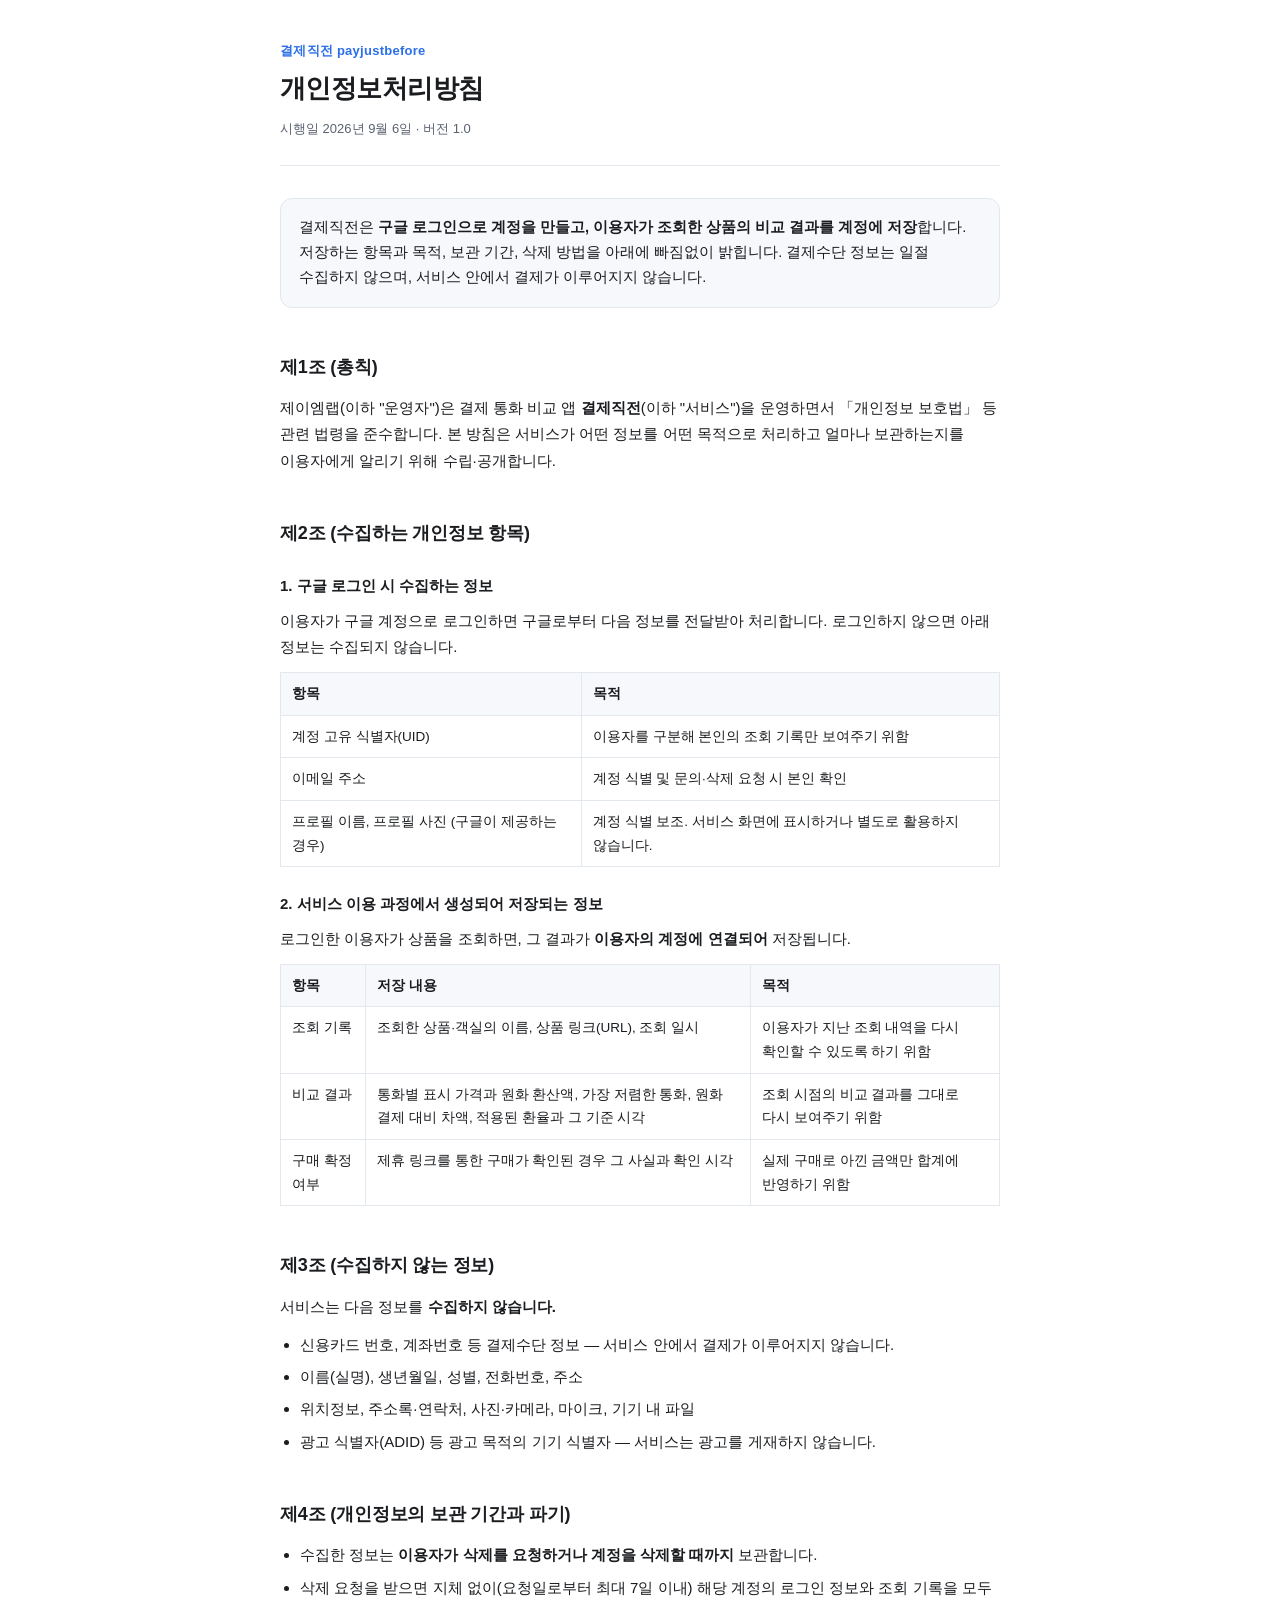
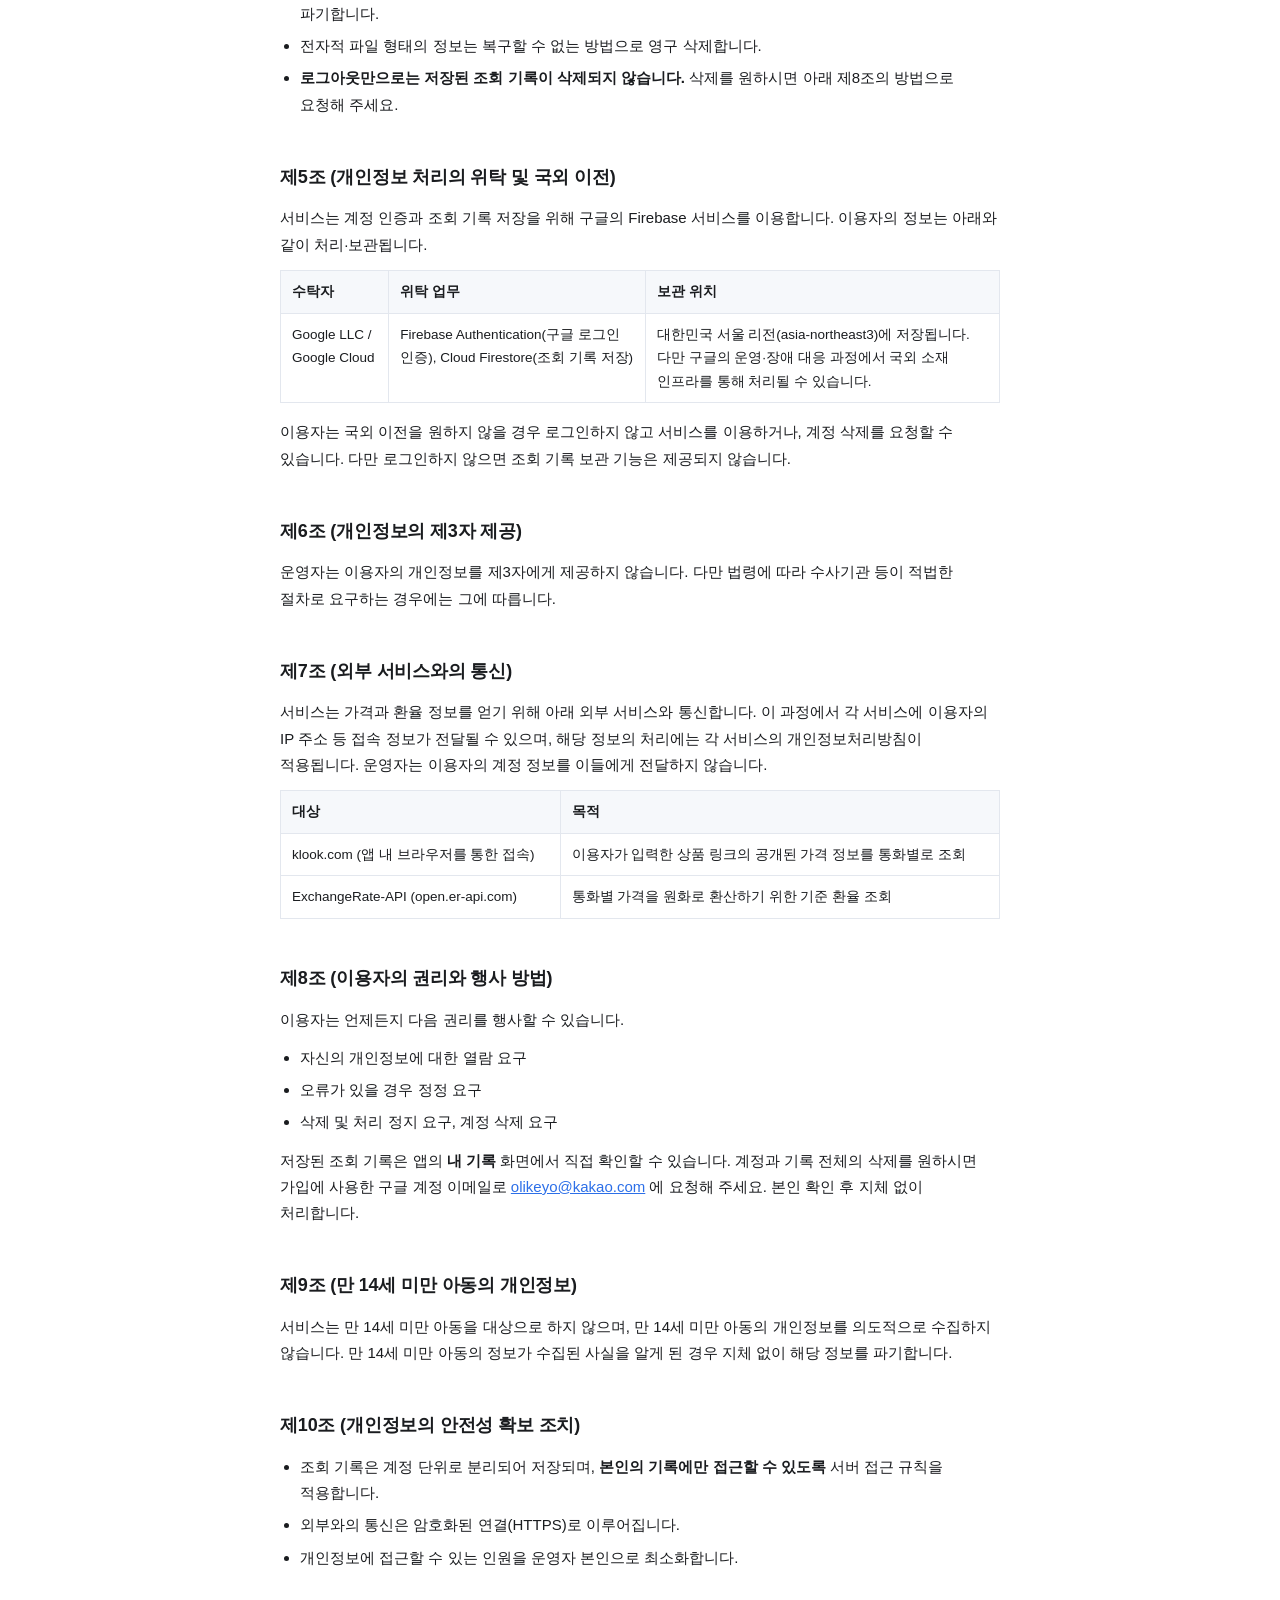
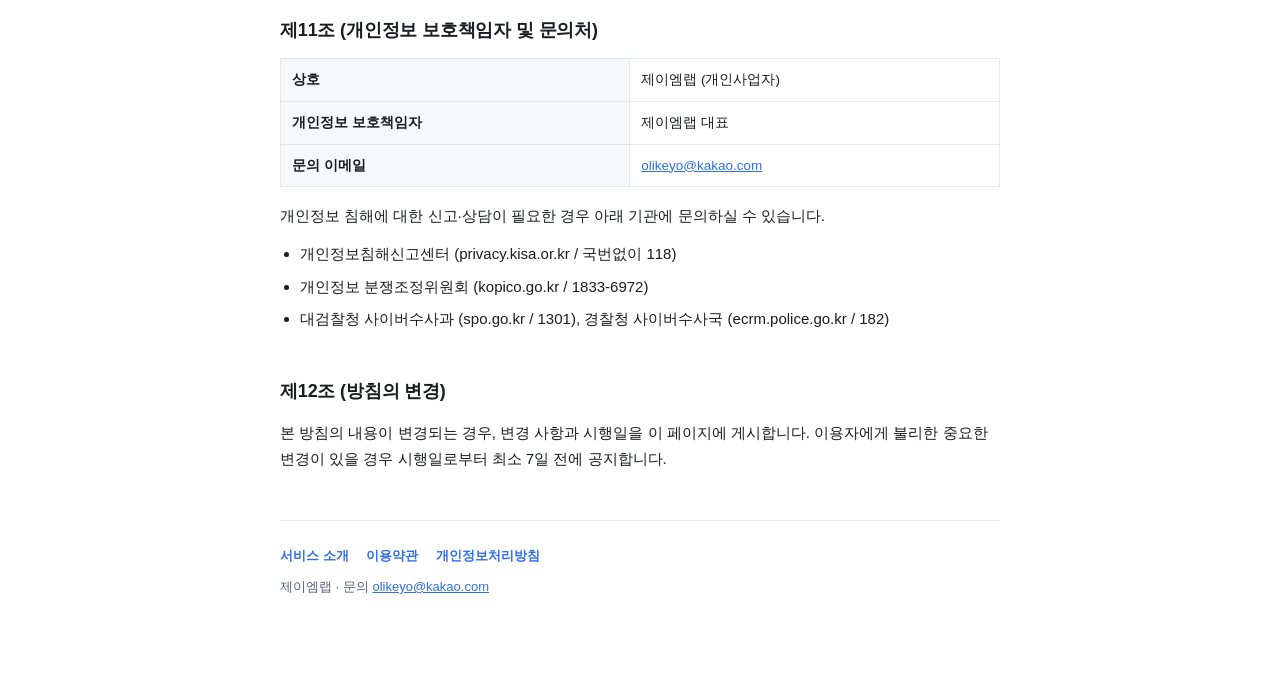
==== privacy.html @ 2f994411 "결제직전 소개·개인정보처리방침·이용약관 페이지 추가 구글 플레이 등록과 제휴 프로그램 신청에 제출할 공개 페이지. 앱이 실제로 수집하는 항목(구글 로그인, Firestore 조회 " ====
<!doctype html>
<html lang="ko">
<head>
<meta charset="utf-8">
<meta name="viewport" content="width=device-width, initial-scale=1">
<meta name="robots" content="index, follow">
<title>개인정보처리방침 · 결제직전</title>
<meta name="description" content="결제직전 앱의 개인정보처리방침입니다.">
<link rel="stylesheet" href="./style.css">
</head>
<body>
<main>

<header>
  <p class="eyebrow">결제직전 payjustbefore</p>
  <h1>개인정보처리방침</h1>
  <p class="meta"><span>시행일 2026년 9월 6일</span><span>버전 1.0</span></p>
</header>

<p class="lead">
  결제직전은 <strong>구글 로그인으로 계정을 만들고, 이용자가 조회한 상품의 비교 결과를 계정에 저장</strong>합니다.
  저장하는 항목과 목적, 보관 기간, 삭제 방법을 아래에 빠짐없이 밝힙니다.
  결제수단 정보는 일절 수집하지 않으며, 서비스 안에서 결제가 이루어지지 않습니다.
</p>

<h2>제1조 (총칙)</h2>
<p>
  제이엠랩(이하 "운영자")은 결제 통화 비교 앱 <strong>결제직전</strong>(이하 "서비스")을 운영하면서
  「개인정보 보호법」 등 관련 법령을 준수합니다. 본 방침은 서비스가 어떤 정보를 어떤 목적으로
  처리하고 얼마나 보관하는지를 이용자에게 알리기 위해 수립·공개합니다.
</p>

<h2>제2조 (수집하는 개인정보 항목)</h2>

<h3>1. 구글 로그인 시 수집하는 정보</h3>
<p>
  이용자가 구글 계정으로 로그인하면 구글로부터 다음 정보를 전달받아 처리합니다.
  로그인하지 않으면 아래 정보는 수집되지 않습니다.
</p>
<div class="table-wrap">
<table>
  <thead>
    <tr><th>항목</th><th>목적</th></tr>
  </thead>
  <tbody>
    <tr>
      <td>계정 고유 식별자(UID)</td>
      <td>이용자를 구분해 본인의 조회 기록만 보여주기 위함</td>
    </tr>
    <tr>
      <td>이메일 주소</td>
      <td>계정 식별 및 문의·삭제 요청 시 본인 확인</td>
    </tr>
    <tr>
      <td>프로필 이름, 프로필 사진 (구글이 제공하는 경우)</td>
      <td>계정 식별 보조. 서비스 화면에 표시하거나 별도로 활용하지 않습니다.</td>
    </tr>
  </tbody>
</table>
</div>

<h3>2. 서비스 이용 과정에서 생성되어 저장되는 정보</h3>
<p>
  로그인한 이용자가 상품을 조회하면, 그 결과가 <strong>이용자의 계정에 연결되어</strong> 저장됩니다.
</p>
<div class="table-wrap">
<table>
  <thead>
    <tr><th>항목</th><th>저장 내용</th><th>목적</th></tr>
  </thead>
  <tbody>
    <tr>
      <td>조회 기록</td>
      <td>조회한 상품·객실의 이름, 상품 링크(URL), 조회 일시</td>
      <td>이용자가 지난 조회 내역을 다시 확인할 수 있도록 하기 위함</td>
    </tr>
    <tr>
      <td>비교 결과</td>
      <td>통화별 표시 가격과 원화 환산액, 가장 저렴한 통화, 원화 결제 대비 차액, 적용된 환율과 그 기준 시각</td>
      <td>조회 시점의 비교 결과를 그대로 다시 보여주기 위함</td>
    </tr>
    <tr>
      <td>구매 확정 여부</td>
      <td>제휴 링크를 통한 구매가 확인된 경우 그 사실과 확인 시각</td>
      <td>실제 구매로 아낀 금액만 합계에 반영하기 위함</td>
    </tr>
  </tbody>
</table>
</div>

<h2>제3조 (수집하지 않는 정보)</h2>
<p>서비스는 다음 정보를 <strong>수집하지 않습니다.</strong></p>
<ul>
  <li>신용카드 번호, 계좌번호 등 결제수단 정보 — 서비스 안에서 결제가 이루어지지 않습니다.</li>
  <li>이름(실명), 생년월일, 성별, 전화번호, 주소</li>
  <li>위치정보, 주소록·연락처, 사진·카메라, 마이크, 기기 내 파일</li>
  <li>광고 식별자(ADID) 등 광고 목적의 기기 식별자 — 서비스는 광고를 게재하지 않습니다.</li>
</ul>

<h2>제4조 (개인정보의 보관 기간과 파기)</h2>
<ul>
  <li>수집한 정보는 <strong>이용자가 삭제를 요청하거나 계정을 삭제할 때까지</strong> 보관합니다.</li>
  <li>삭제 요청을 받으면 지체 없이(요청일로부터 최대 7일 이내) 해당 계정의 로그인 정보와 조회 기록을 모두 파기합니다.</li>
  <li>전자적 파일 형태의 정보는 복구할 수 없는 방법으로 영구 삭제합니다.</li>
  <li><strong>로그아웃만으로는 저장된 조회 기록이 삭제되지 않습니다.</strong> 삭제를 원하시면 아래 제8조의 방법으로 요청해 주세요.</li>
</ul>

<h2>제5조 (개인정보 처리의 위탁 및 국외 이전)</h2>
<p>
  서비스는 계정 인증과 조회 기록 저장을 위해 구글의 Firebase 서비스를 이용합니다.
  이용자의 정보는 아래와 같이 처리·보관됩니다.
</p>
<div class="table-wrap">
<table>
  <thead>
    <tr><th>수탁자</th><th>위탁 업무</th><th>보관 위치</th></tr>
  </thead>
  <tbody>
    <tr>
      <td>Google LLC / Google Cloud</td>
      <td>Firebase Authentication(구글 로그인 인증), Cloud Firestore(조회 기록 저장)</td>
      <td>대한민국 서울 리전(asia-northeast3)에 저장됩니다. 다만 구글의 운영·장애 대응 과정에서 국외 소재 인프라를 통해 처리될 수 있습니다.</td>
    </tr>
  </tbody>
</table>
</div>
<p>
  이용자는 국외 이전을 원하지 않을 경우 로그인하지 않고 서비스를 이용하거나,
  계정 삭제를 요청할 수 있습니다. 다만 로그인하지 않으면 조회 기록 보관 기능은 제공되지 않습니다.
</p>

<h2>제6조 (개인정보의 제3자 제공)</h2>
<p>
  운영자는 이용자의 개인정보를 제3자에게 제공하지 않습니다.
  다만 법령에 따라 수사기관 등이 적법한 절차로 요구하는 경우에는 그에 따릅니다.
</p>

<h2>제7조 (외부 서비스와의 통신)</h2>
<p>
  서비스는 가격과 환율 정보를 얻기 위해 아래 외부 서비스와 통신합니다.
  이 과정에서 각 서비스에 이용자의 IP 주소 등 접속 정보가 전달될 수 있으며,
  해당 정보의 처리에는 각 서비스의 개인정보처리방침이 적용됩니다.
  운영자는 이용자의 계정 정보를 이들에게 전달하지 않습니다.
</p>
<div class="table-wrap">
<table>
  <thead>
    <tr><th>대상</th><th>목적</th></tr>
  </thead>
  <tbody>
    <tr>
      <td>klook.com (앱 내 브라우저를 통한 접속)</td>
      <td>이용자가 입력한 상품 링크의 공개된 가격 정보를 통화별로 조회</td>
    </tr>
    <tr>
      <td>ExchangeRate-API (open.er-api.com)</td>
      <td>통화별 가격을 원화로 환산하기 위한 기준 환율 조회</td>
    </tr>
  </tbody>
</table>
</div>

<h2>제8조 (이용자의 권리와 행사 방법)</h2>
<p>이용자는 언제든지 다음 권리를 행사할 수 있습니다.</p>
<ul>
  <li>자신의 개인정보에 대한 열람 요구</li>
  <li>오류가 있을 경우 정정 요구</li>
  <li>삭제 및 처리 정지 요구, 계정 삭제 요구</li>
</ul>
<p>
  저장된 조회 기록은 앱의 <strong>내 기록</strong> 화면에서 직접 확인할 수 있습니다.
  계정과 기록 전체의 삭제를 원하시면 가입에 사용한 구글 계정 이메일로
  <a href="mailto:olikeyo@kakao.com">olikeyo@kakao.com</a> 에 요청해 주세요.
  본인 확인 후 지체 없이 처리합니다.
</p>

<h2>제9조 (만 14세 미만 아동의 개인정보)</h2>
<p>
  서비스는 만 14세 미만 아동을 대상으로 하지 않으며, 만 14세 미만 아동의 개인정보를 의도적으로 수집하지 않습니다.
  만 14세 미만 아동의 정보가 수집된 사실을 알게 된 경우 지체 없이 해당 정보를 파기합니다.
</p>

<h2>제10조 (개인정보의 안전성 확보 조치)</h2>
<ul>
  <li>조회 기록은 계정 단위로 분리되어 저장되며, <strong>본인의 기록에만 접근할 수 있도록</strong> 서버 접근 규칙을 적용합니다.</li>
  <li>외부와의 통신은 암호화된 연결(HTTPS)로 이루어집니다.</li>
  <li>개인정보에 접근할 수 있는 인원을 운영자 본인으로 최소화합니다.</li>
</ul>

<h2>제11조 (개인정보 보호책임자 및 문의처)</h2>
<div class="table-wrap">
<table>
  <tbody>
    <tr><th>상호</th><td>제이엠랩 (개인사업자)</td></tr>
    <tr><th>개인정보 보호책임자</th><td>제이엠랩 대표</td></tr>
    <tr><th>문의 이메일</th><td><a href="mailto:olikeyo@kakao.com">olikeyo@kakao.com</a></td></tr>
  </tbody>
</table>
</div>
<p>
  개인정보 침해에 대한 신고·상담이 필요한 경우 아래 기관에 문의하실 수 있습니다.
</p>
<ul>
  <li>개인정보침해신고센터 (privacy.kisa.or.kr / 국번없이 118)</li>
  <li>개인정보 분쟁조정위원회 (kopico.go.kr / 1833-6972)</li>
  <li>대검찰청 사이버수사과 (spo.go.kr / 1301), 경찰청 사이버수사국 (ecrm.police.go.kr / 182)</li>
</ul>

<h2>제12조 (방침의 변경)</h2>
<p>
  본 방침의 내용이 변경되는 경우, 변경 사항과 시행일을 이 페이지에 게시합니다.
  이용자에게 불리한 중요한 변경이 있을 경우 시행일로부터 최소 7일 전에 공지합니다.
</p>

<footer>
  <p class="nav">
    <a href="./index.html">서비스 소개</a>
    <a href="./terms.html">이용약관</a>
    <a href="./privacy.html">개인정보처리방침</a>
  </p>
  <p>제이엠랩 · 문의 <a href="mailto:olikeyo@kakao.com">olikeyo@kakao.com</a></p>
</footer>

</main>
</body>
</html>
---- style.css ----
/* 결제직전 소개·약관 페이지 공통 스타일 */
:root {
  --bg: #ffffff;
  --surface: #f6f8fb;
  --text: #1a1c1f;
  --muted: #5b6270;
  --line: #e3e7ee;
  --brand: #2c6fe8;
  --danger: #ff4d3d;
  --danger-bg: #fff3f1;
  --danger-line: #ffd4ce;
}

@media (prefers-color-scheme: dark) {
  :root {
    --bg: #16181c;
    --surface: #1e2126;
    --text: #eceef2;
    --muted: #9aa2b1;
    --line: #2c3039;
    --brand: #6fa0f5;
    --danger: #ff7b6d;
    --danger-bg: #2a1c1a;
    --danger-line: #4a2c27;
  }
}

* { box-sizing: border-box; }

body {
  margin: 0;
  padding: 0 20px 80px;
  background: var(--bg);
  color: var(--text);
  font-family: -apple-system, BlinkMacSystemFont, "Apple SD Gothic Neo",
    "Pretendard", "Noto Sans KR", "Malgun Gothic", sans-serif;
  font-size: 15px;
  line-height: 1.75;
  word-break: keep-all;
  overflow-wrap: break-word;
  -webkit-text-size-adjust: 100%;
}

main { max-width: 720px; margin: 0 auto; }

header {
  padding: 40px 0 24px;
  border-bottom: 1px solid var(--line);
  margin-bottom: 32px;
}

.eyebrow {
  font-size: 13px;
  font-weight: 700;
  color: var(--brand);
  letter-spacing: 0.02em;
  margin: 0 0 8px;
}

h1 { font-size: 26px; line-height: 1.35; margin: 0 0 12px; letter-spacing: -0.02em; }

.meta { font-size: 13px; color: var(--muted); margin: 0; }
.meta span + span::before { content: " · "; }

h2 {
  font-size: 18px;
  margin: 40px 0 12px;
  padding-top: 4px;
  letter-spacing: -0.01em;
}

h3 { font-size: 15px; margin: 24px 0 8px; color: var(--text); }

p { margin: 0 0 12px; }

ul, ol { margin: 0 0 12px; padding-left: 20px; }
li { margin-bottom: 6px; }

strong { font-weight: 700; }

code {
  font-family: ui-monospace, SFMono-Regular, Menlo, Consolas, monospace;
  font-size: 0.88em;
  background: var(--surface);
  border: 1px solid var(--line);
  border-radius: 4px;
  padding: 1px 5px;
}

.lead {
  background: var(--surface);
  border: 1px solid var(--line);
  border-radius: 12px;
  padding: 16px 18px;
  margin: 0 0 8px;
  font-size: 14.5px;
}

.notice {
  background: var(--danger-bg);
  border: 1px solid var(--danger-line);
  border-left: 4px solid var(--danger);
  border-radius: 10px;
  padding: 16px 18px;
  margin: 16px 0;
}

.notice p:last-child, .notice ul:last-child { margin-bottom: 0; }

.notice-title {
  font-weight: 700;
  color: var(--danger);
  margin: 0 0 8px;
  font-size: 15px;
}

.emergency {
  display: block;
  text-align: center;
  background: var(--danger);
  color: #fff;
  font-size: 20px;
  font-weight: 800;
  text-decoration: none;
  border-radius: 12px;
  padding: 16px;
  margin: 16px 0 8px;
  letter-spacing: 0.01em;
}

.table-wrap { overflow-x: auto; margin: 0 0 16px; }

table {
  border-collapse: collapse;
  width: 100%;
  min-width: 480px;
  font-size: 13.5px;
}

th, td {
  border: 1px solid var(--line);
  padding: 9px 11px;
  text-align: left;
  vertical-align: top;
}

th { background: var(--surface); font-weight: 700; white-space: nowrap; }

.fill {
  background: #fff6cc;
  color: #6b4e00;
  border-radius: 4px;
  padding: 0 4px;
  font-weight: 600;
}

@media (prefers-color-scheme: dark) {
  .fill { background: #4a3d0f; color: #ffe27a; }
}

a { color: var(--brand); }

footer {
  margin-top: 48px;
  padding-top: 24px;
  border-top: 1px solid var(--line);
  font-size: 13px;
  color: var(--muted);
}

.nav { margin-bottom: 8px; }
.nav a { margin-right: 14px; font-weight: 600; text-decoration: none; }
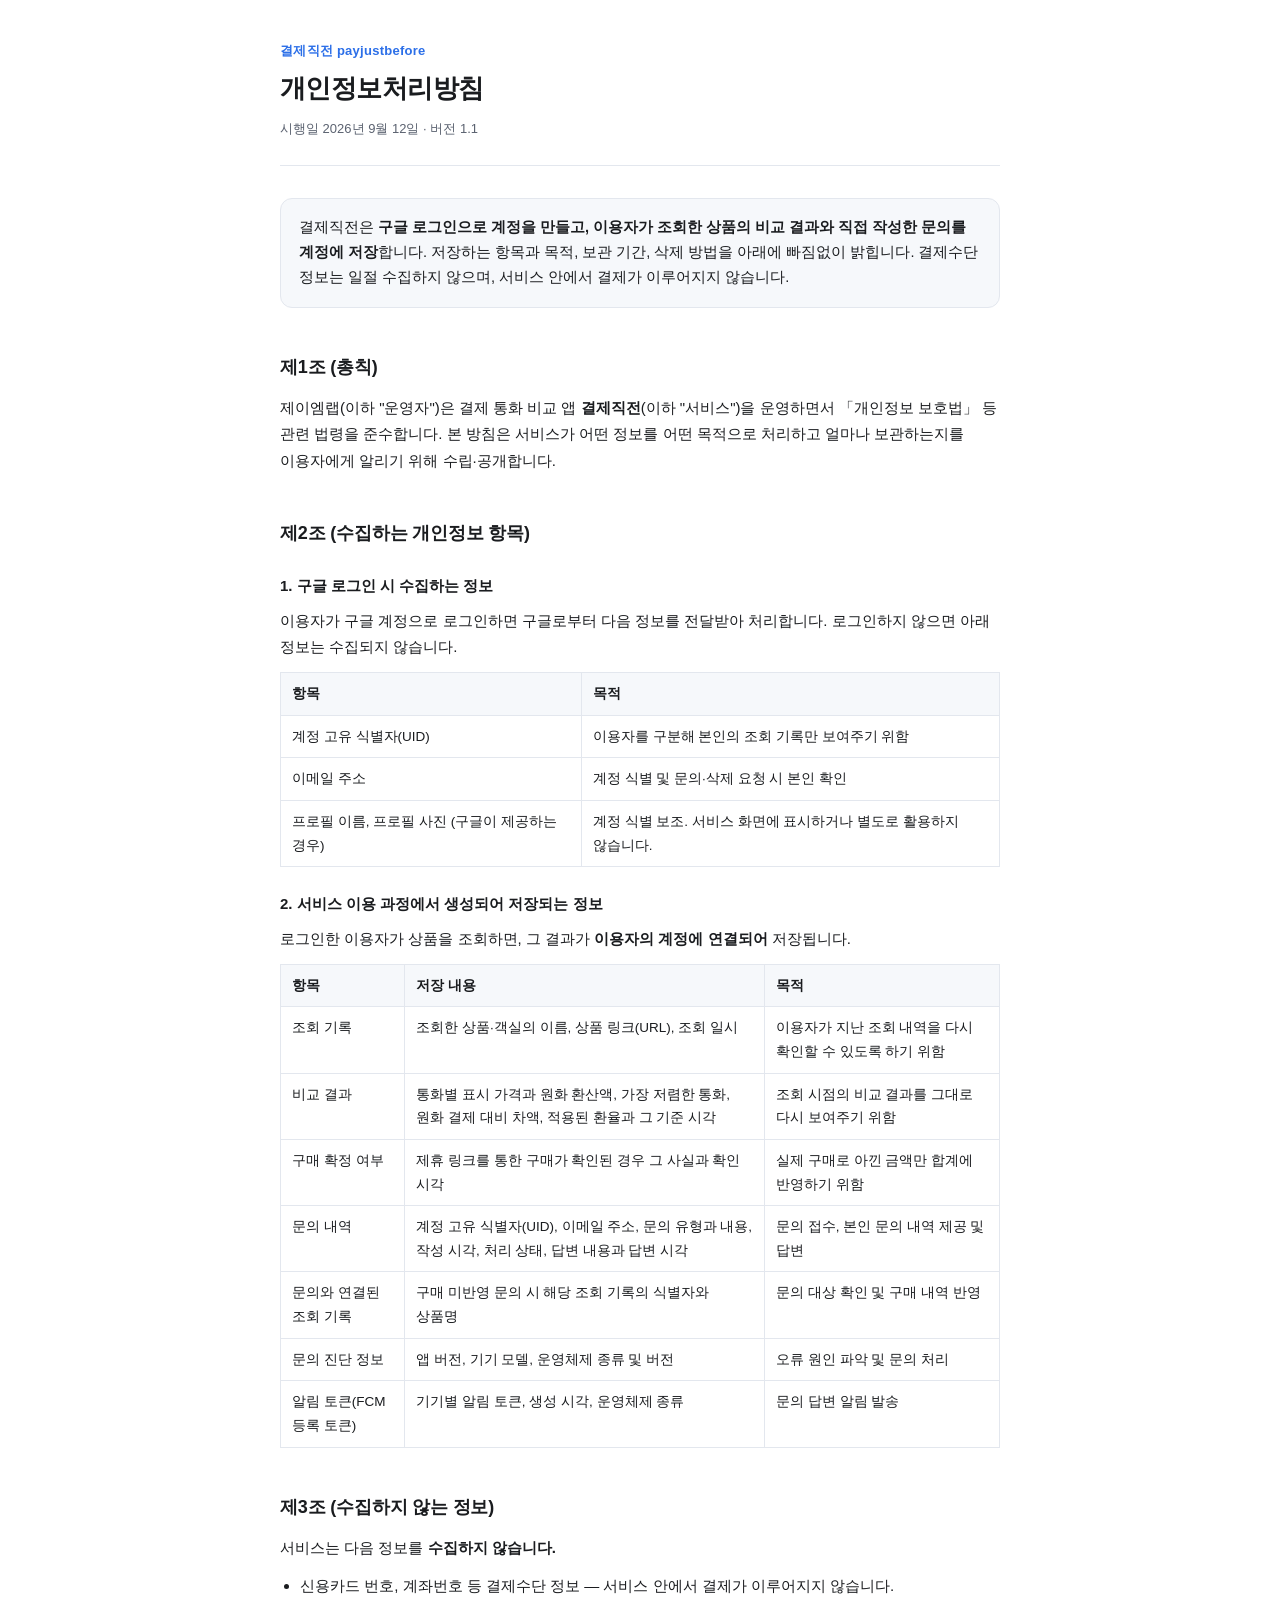
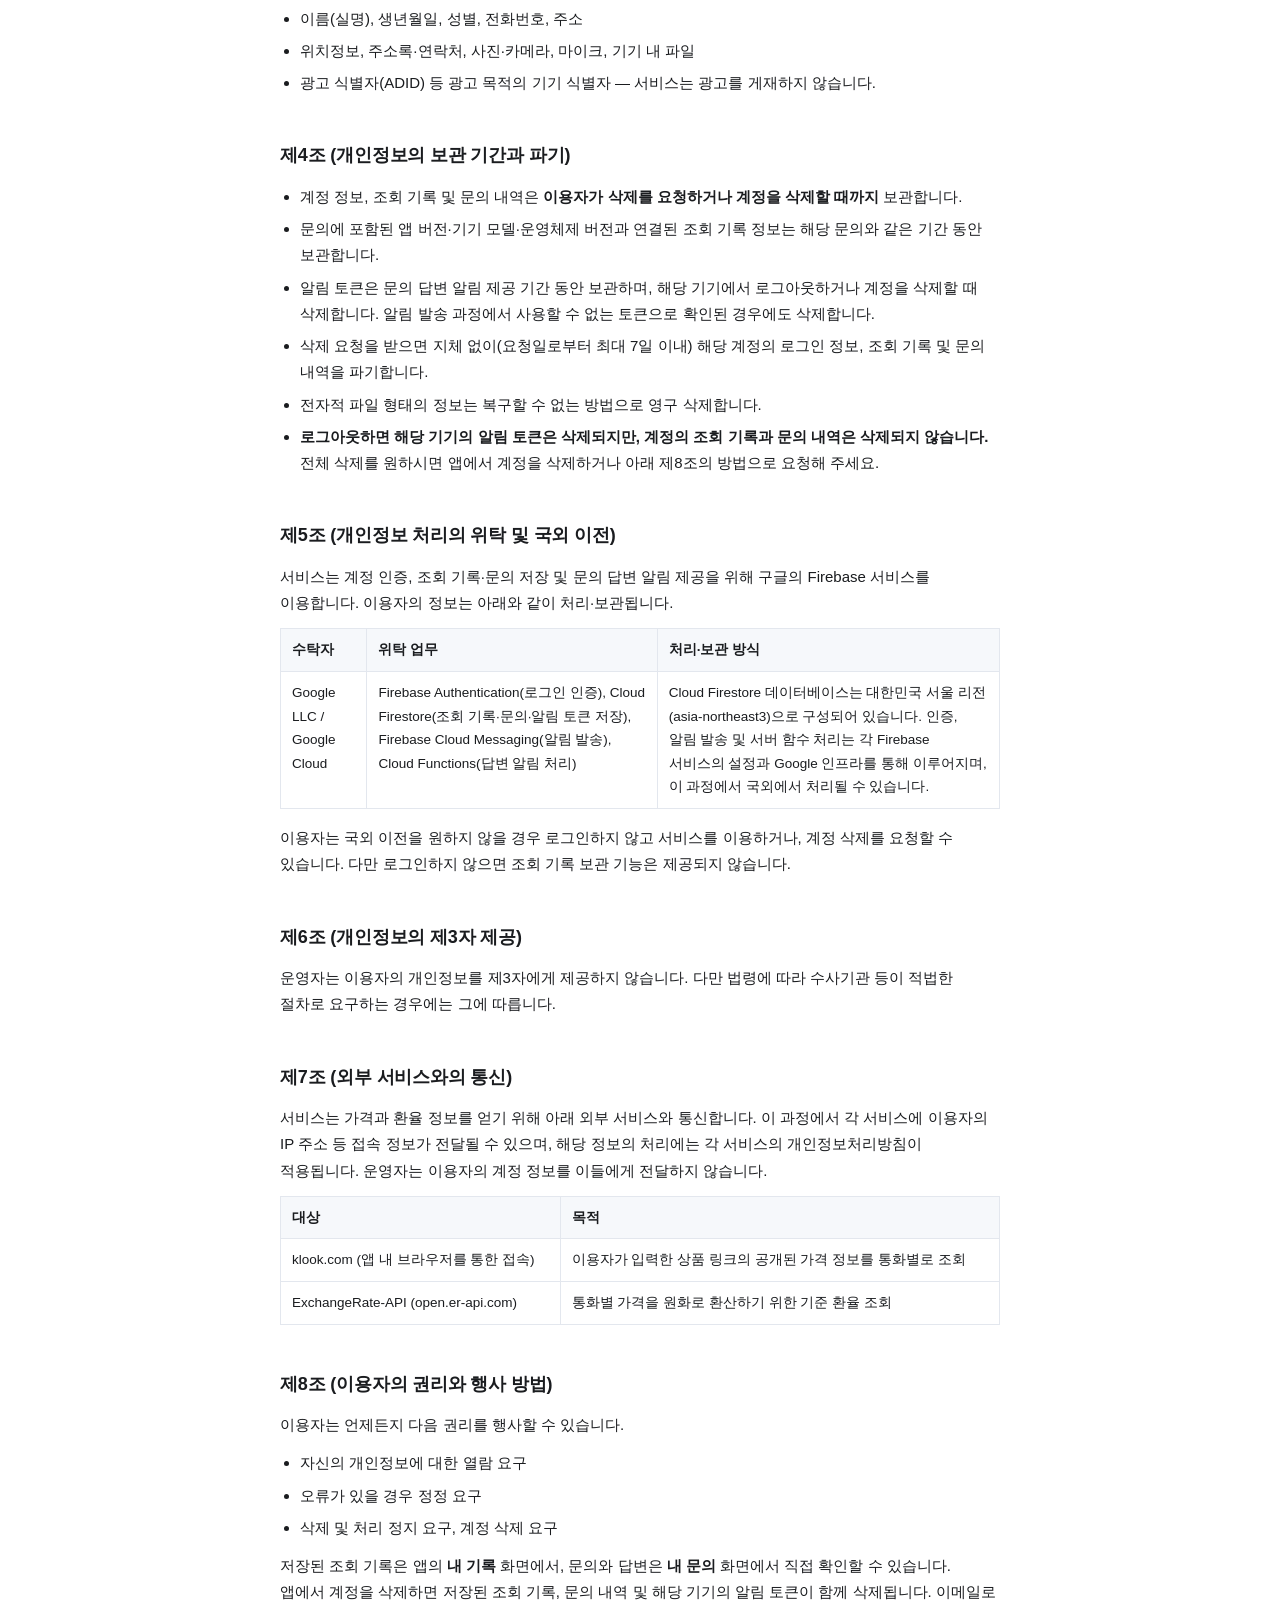
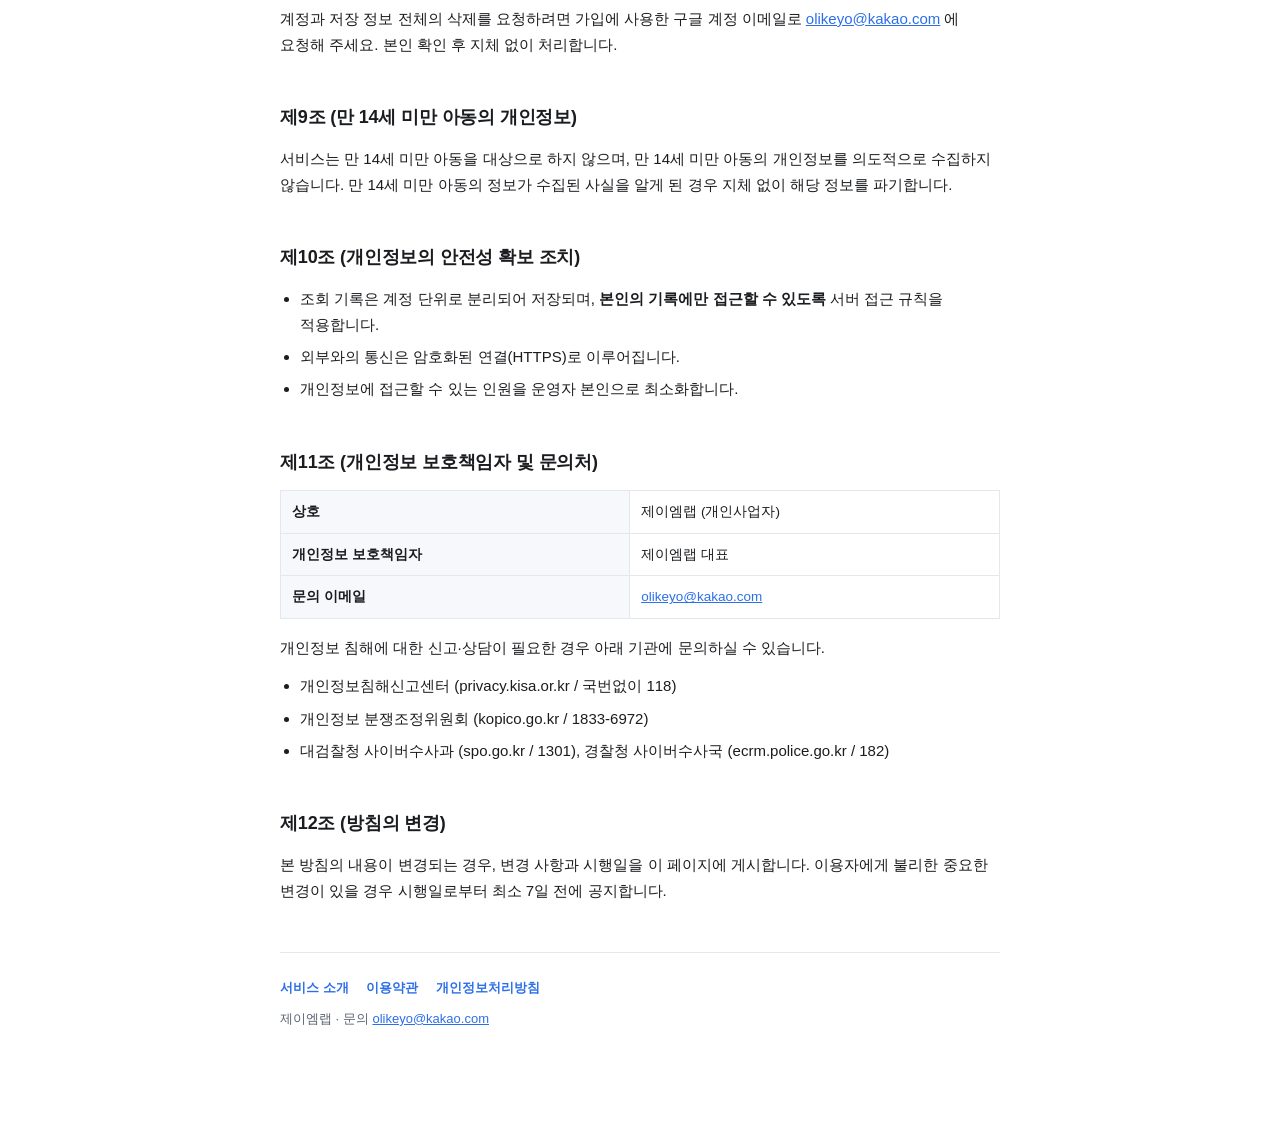
==== commit fa97cc76: "fix: harden inquiry admin and privacy disclosure" ====
--- a/privacy.html
+++ b/privacy.html
@@ -14,11 +14,11 @@
 <header>
   <p class="eyebrow">결제직전 payjustbefore</p>
   <h1>개인정보처리방침</h1>
-  <p class="meta"><span>시행일 2026년 9월 6일</span><span>버전 1.0</span></p>
+  <p class="meta"><span>시행일 2026년 9월 12일</span><span>버전 1.1</span></p>
 </header>
 
 <p class="lead">
-  결제직전은 <strong>구글 로그인으로 계정을 만들고, 이용자가 조회한 상품의 비교 결과를 계정에 저장</strong>합니다.
+  결제직전은 <strong>구글 로그인으로 계정을 만들고, 이용자가 조회한 상품의 비교 결과와 직접 작성한 문의를 계정에 저장</strong>합니다.
   저장하는 항목과 목적, 보관 기간, 삭제 방법을 아래에 빠짐없이 밝힙니다.
   결제수단 정보는 일절 수집하지 않으며, 서비스 안에서 결제가 이루어지지 않습니다.
 </p>
@@ -83,6 +83,26 @@
       <td>구매 확정 여부</td>
       <td>제휴 링크를 통한 구매가 확인된 경우 그 사실과 확인 시각</td>
       <td>실제 구매로 아낀 금액만 합계에 반영하기 위함</td>
+    </tr>
+    <tr>
+      <td>문의 내역</td>
+      <td>계정 고유 식별자(UID), 이메일 주소, 문의 유형과 내용, 작성 시각, 처리 상태, 답변 내용과 답변 시각</td>
+      <td>문의 접수, 본인 문의 내역 제공 및 답변</td>
+    </tr>
+    <tr>
+      <td>문의와 연결된 조회 기록</td>
+      <td>구매 미반영 문의 시 해당 조회 기록의 식별자와 상품명</td>
+      <td>문의 대상 확인 및 구매 내역 반영</td>
+    </tr>
+    <tr>
+      <td>문의 진단 정보</td>
+      <td>앱 버전, 기기 모델, 운영체제 종류 및 버전</td>
+      <td>오류 원인 파악 및 문의 처리</td>
+    </tr>
+    <tr>
+      <td>알림 토큰(FCM 등록 토큰)</td>
+      <td>기기별 알림 토큰, 생성 시각, 운영체제 종류</td>
+      <td>문의 답변 알림 발송</td>
     </tr>
   </tbody>
 </table>
@@ -99,27 +119,29 @@
 
 <h2>제4조 (개인정보의 보관 기간과 파기)</h2>
 <ul>
-  <li>수집한 정보는 <strong>이용자가 삭제를 요청하거나 계정을 삭제할 때까지</strong> 보관합니다.</li>
-  <li>삭제 요청을 받으면 지체 없이(요청일로부터 최대 7일 이내) 해당 계정의 로그인 정보와 조회 기록을 모두 파기합니다.</li>
+  <li>계정 정보, 조회 기록 및 문의 내역은 <strong>이용자가 삭제를 요청하거나 계정을 삭제할 때까지</strong> 보관합니다.</li>
+  <li>문의에 포함된 앱 버전·기기 모델·운영체제 버전과 연결된 조회 기록 정보는 해당 문의와 같은 기간 동안 보관합니다.</li>
+  <li>알림 토큰은 문의 답변 알림 제공 기간 동안 보관하며, 해당 기기에서 로그아웃하거나 계정을 삭제할 때 삭제합니다. 알림 발송 과정에서 사용할 수 없는 토큰으로 확인된 경우에도 삭제합니다.</li>
+  <li>삭제 요청을 받으면 지체 없이(요청일로부터 최대 7일 이내) 해당 계정의 로그인 정보, 조회 기록 및 문의 내역을 파기합니다.</li>
   <li>전자적 파일 형태의 정보는 복구할 수 없는 방법으로 영구 삭제합니다.</li>
-  <li><strong>로그아웃만으로는 저장된 조회 기록이 삭제되지 않습니다.</strong> 삭제를 원하시면 아래 제8조의 방법으로 요청해 주세요.</li>
+  <li><strong>로그아웃하면 해당 기기의 알림 토큰은 삭제되지만, 계정의 조회 기록과 문의 내역은 삭제되지 않습니다.</strong> 전체 삭제를 원하시면 앱에서 계정을 삭제하거나 아래 제8조의 방법으로 요청해 주세요.</li>
 </ul>
 
 <h2>제5조 (개인정보 처리의 위탁 및 국외 이전)</h2>
 <p>
-  서비스는 계정 인증과 조회 기록 저장을 위해 구글의 Firebase 서비스를 이용합니다.
+  서비스는 계정 인증, 조회 기록·문의 저장 및 문의 답변 알림 제공을 위해 구글의 Firebase 서비스를 이용합니다.
   이용자의 정보는 아래와 같이 처리·보관됩니다.
 </p>
 <div class="table-wrap">
 <table>
   <thead>
-    <tr><th>수탁자</th><th>위탁 업무</th><th>보관 위치</th></tr>
+    <tr><th>수탁자</th><th>위탁 업무</th><th>처리·보관 방식</th></tr>
   </thead>
   <tbody>
     <tr>
       <td>Google LLC / Google Cloud</td>
-      <td>Firebase Authentication(구글 로그인 인증), Cloud Firestore(조회 기록 저장)</td>
-      <td>대한민국 서울 리전(asia-northeast3)에 저장됩니다. 다만 구글의 운영·장애 대응 과정에서 국외 소재 인프라를 통해 처리될 수 있습니다.</td>
+      <td>Firebase Authentication(로그인 인증), Cloud Firestore(조회 기록·문의·알림 토큰 저장), Firebase Cloud Messaging(알림 발송), Cloud Functions(답변 알림 처리)</td>
+      <td>Cloud Firestore 데이터베이스는 대한민국 서울 리전(asia-northeast3)으로 구성되어 있습니다. 인증, 알림 발송 및 서버 함수 처리는 각 Firebase 서비스의 설정과 Google 인프라를 통해 이루어지며, 이 과정에서 국외에서 처리될 수 있습니다.</td>
     </tr>
   </tbody>
 </table>
@@ -168,8 +190,9 @@
   <li>삭제 및 처리 정지 요구, 계정 삭제 요구</li>
 </ul>
 <p>
-  저장된 조회 기록은 앱의 <strong>내 기록</strong> 화면에서 직접 확인할 수 있습니다.
-  계정과 기록 전체의 삭제를 원하시면 가입에 사용한 구글 계정 이메일로
+  저장된 조회 기록은 앱의 <strong>내 기록</strong> 화면에서, 문의와 답변은 <strong>내 문의</strong> 화면에서 직접 확인할 수 있습니다.
+  앱에서 계정을 삭제하면 저장된 조회 기록, 문의 내역 및 해당 기기의 알림 토큰이 함께 삭제됩니다.
+  이메일로 계정과 저장 정보 전체의 삭제를 요청하려면 가입에 사용한 구글 계정 이메일로
   <a href="mailto:olikeyo@kakao.com">olikeyo@kakao.com</a> 에 요청해 주세요.
   본인 확인 후 지체 없이 처리합니다.
 </p>
@@ -211,7 +234,6 @@
   본 방침의 내용이 변경되는 경우, 변경 사항과 시행일을 이 페이지에 게시합니다.
   이용자에게 불리한 중요한 변경이 있을 경우 시행일로부터 최소 7일 전에 공지합니다.
 </p>
-
 <footer>
   <p class="nav">
     <a href="./index.html">서비스 소개</a>
